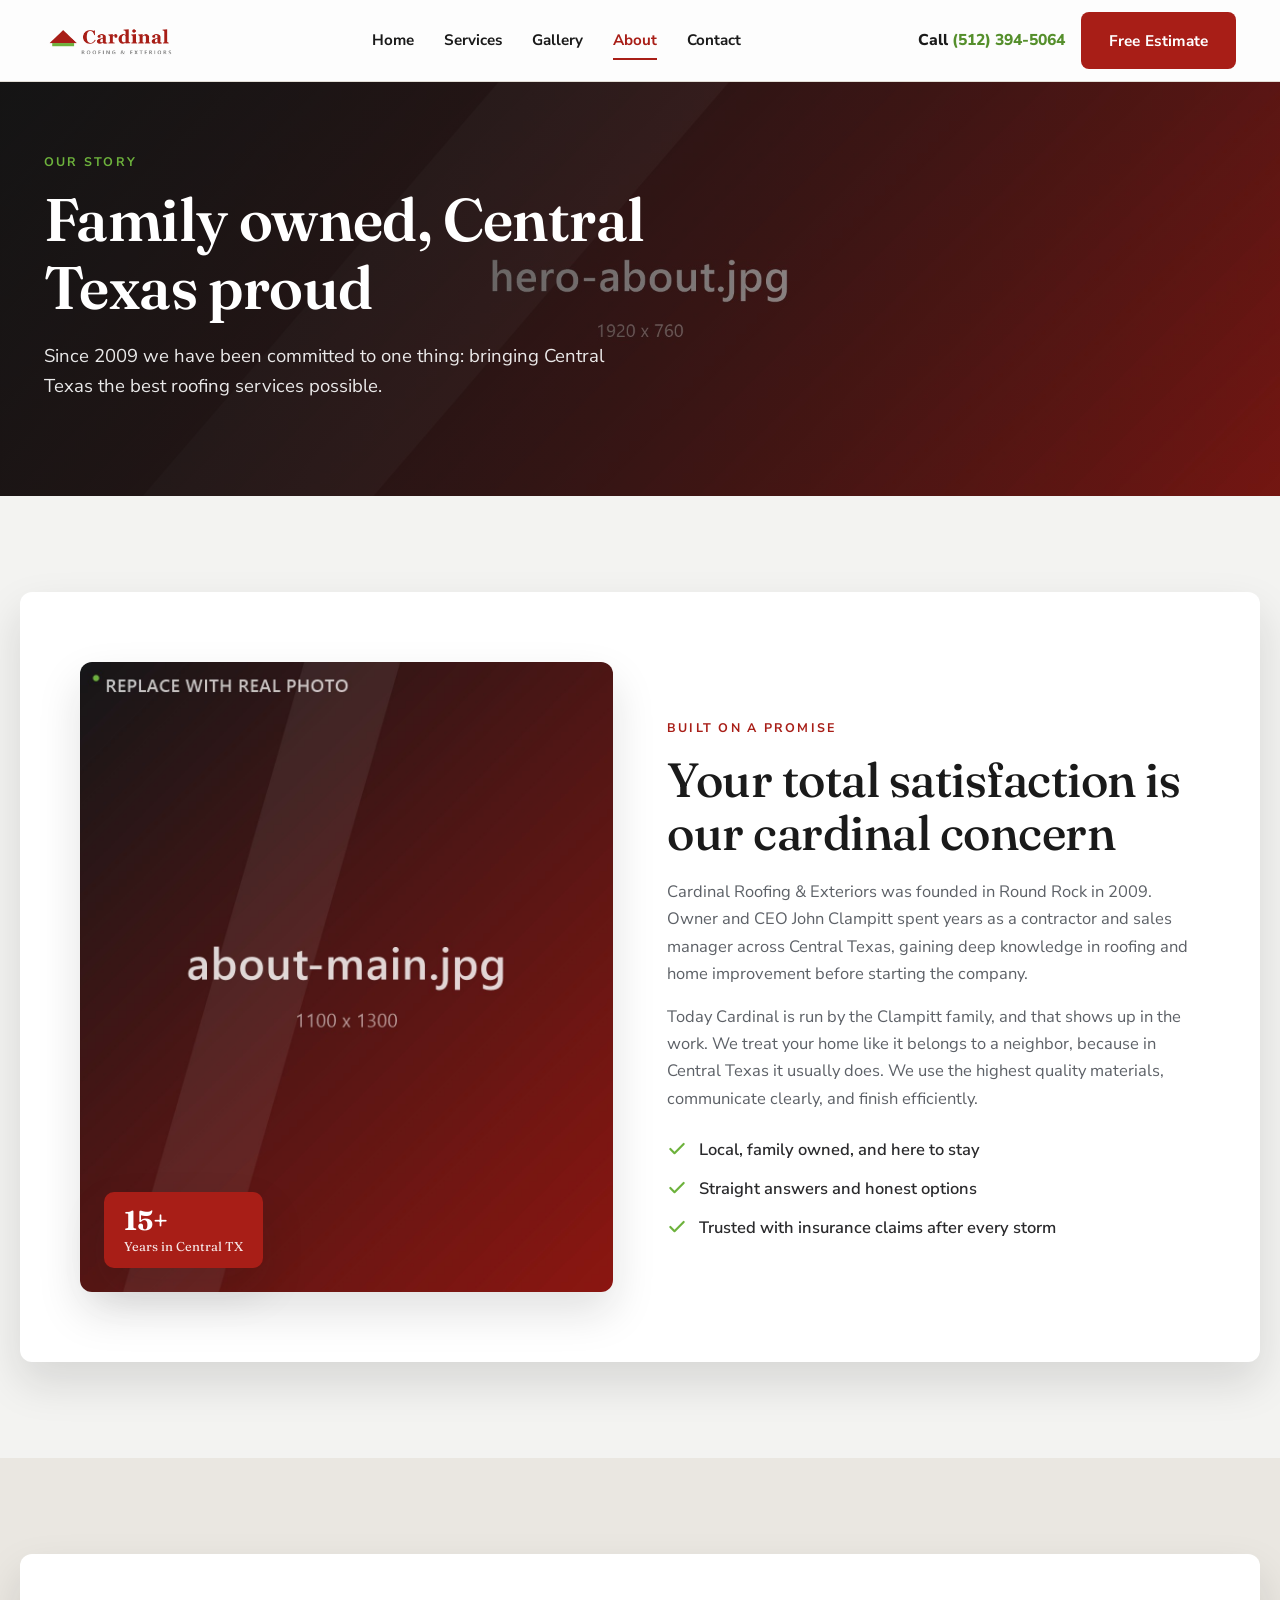
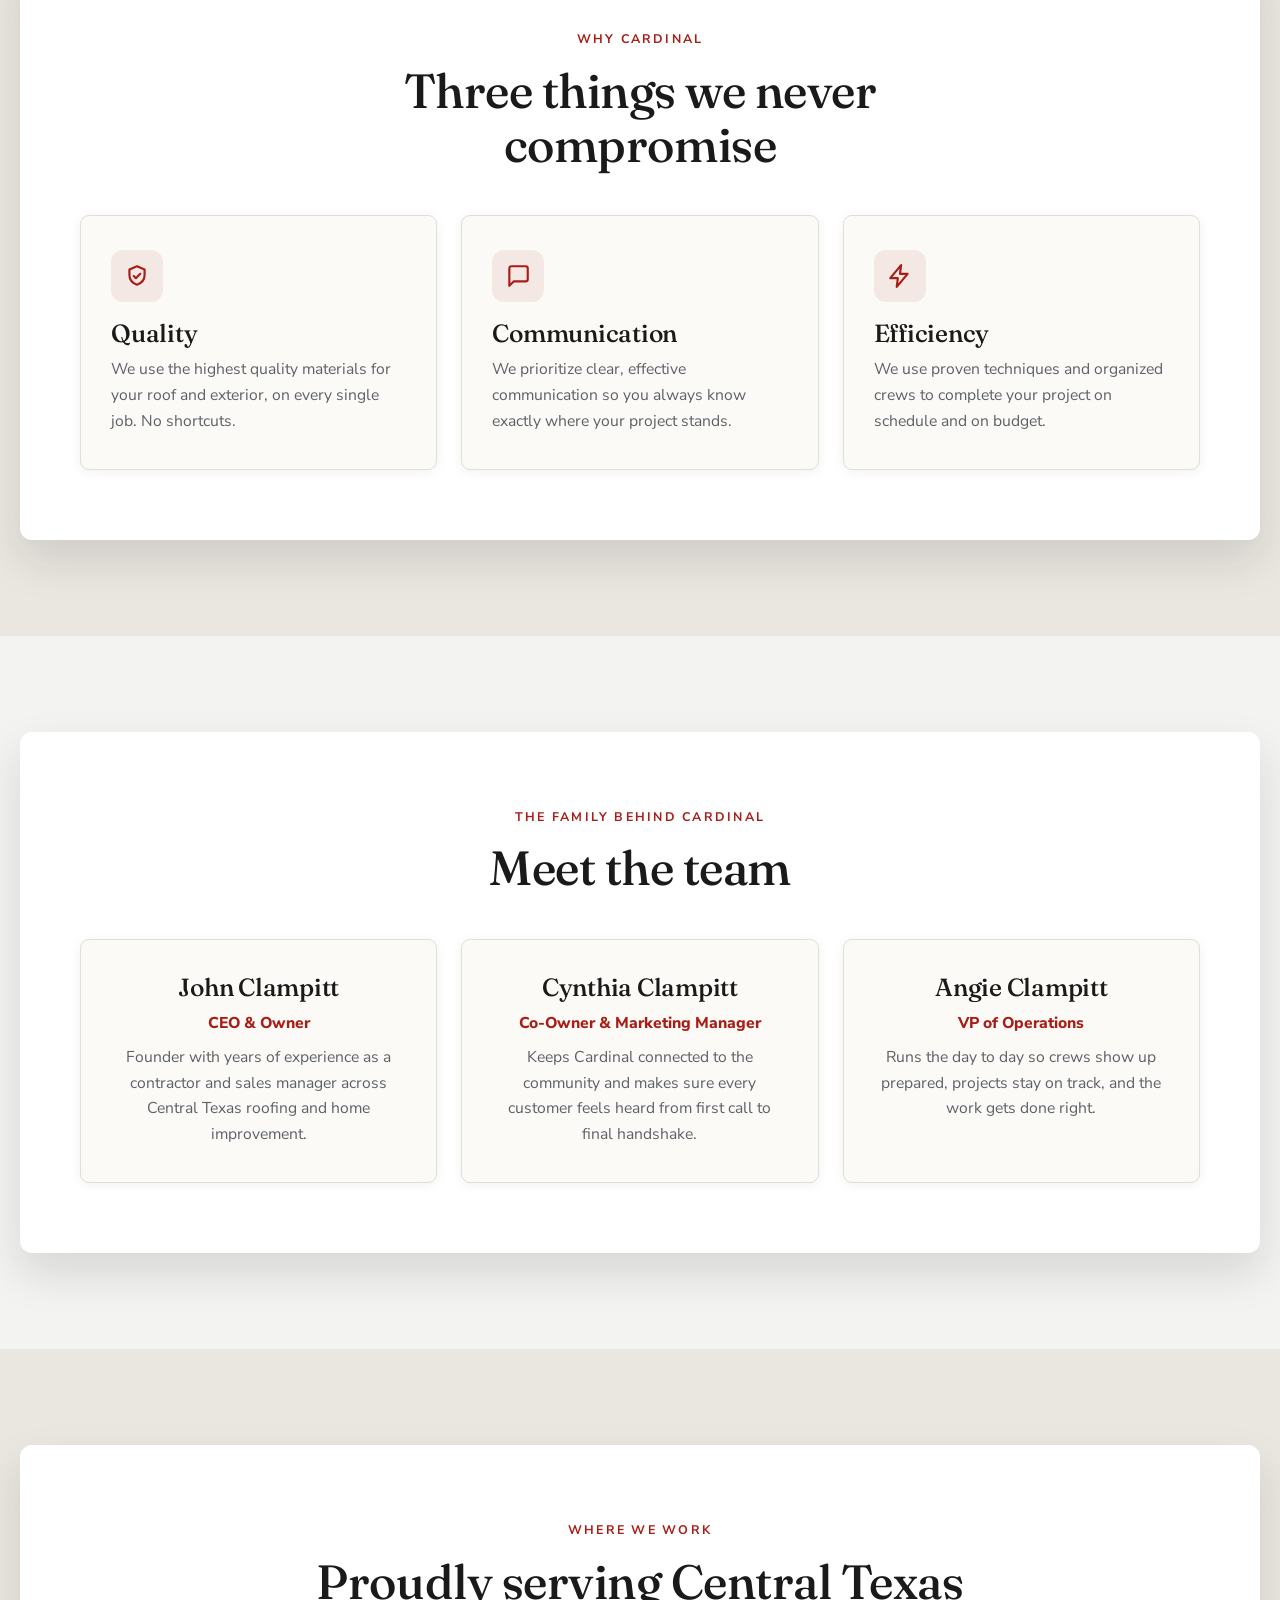
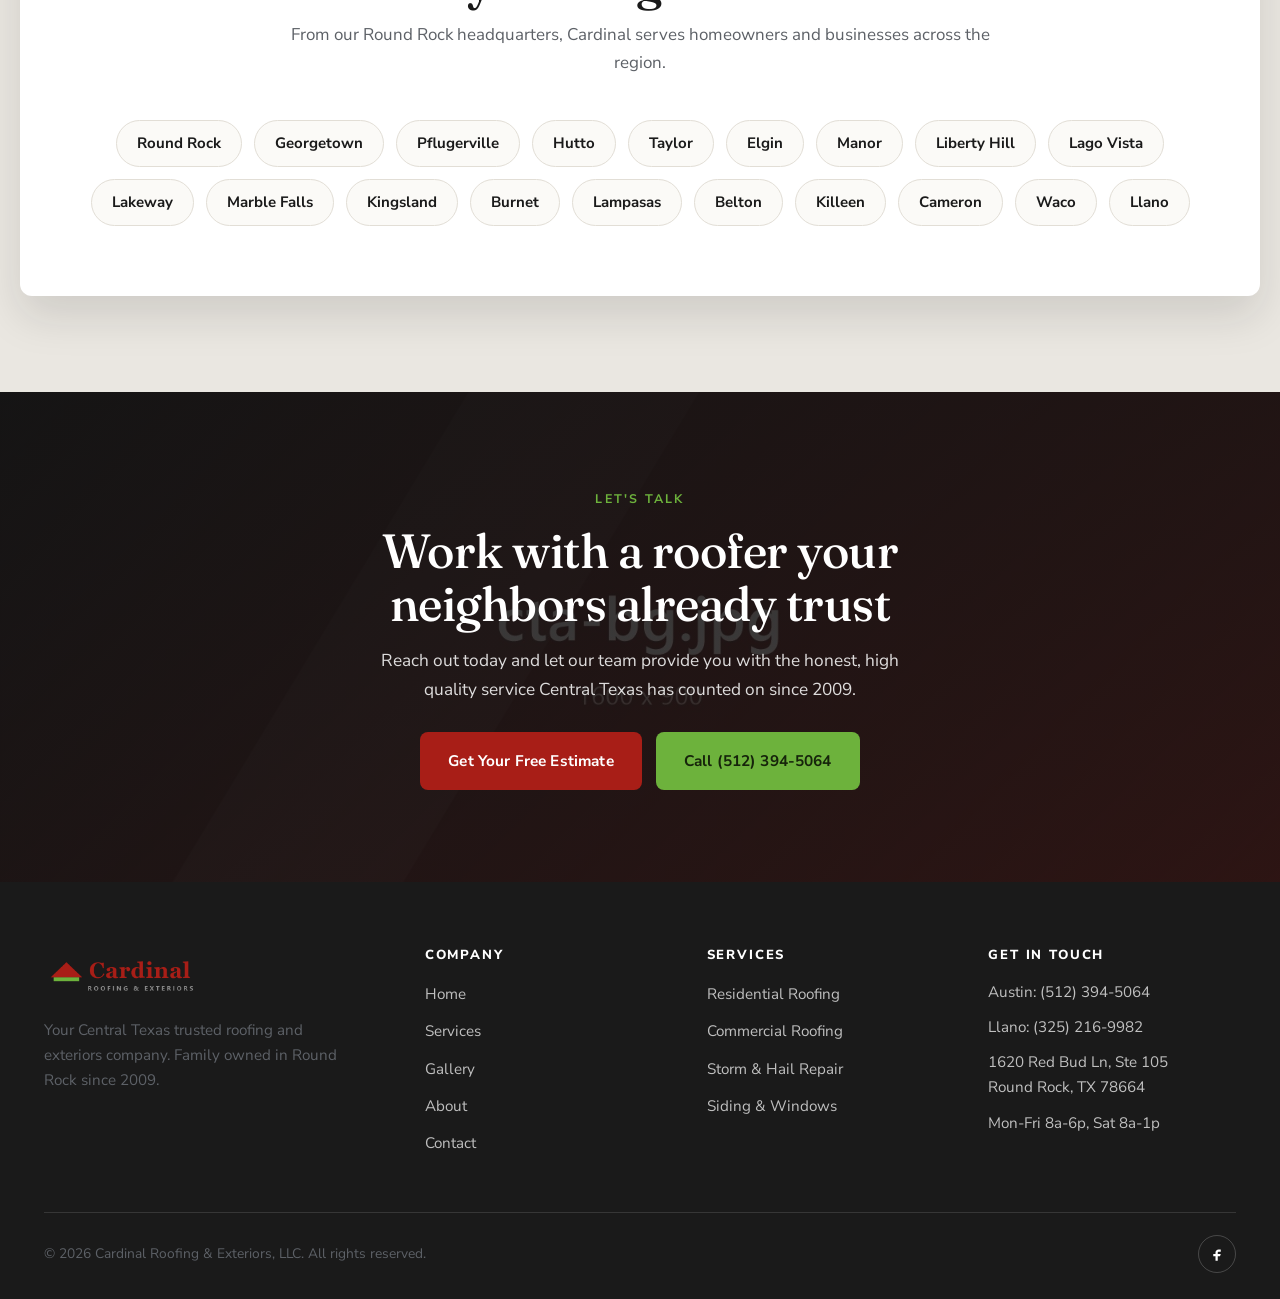
==== about.html @ 5d668642 "Cardinal Roofing & Exteriors demo site (OTM build, placeholder assets) Co-Authored-By: Claude Opus 4" ====
<!DOCTYPE html>
<html lang="en">
<head>
  <meta charset="UTF-8" />
  <meta name="viewport" content="width=device-width, initial-scale=1.0" />
  <title>About Cardinal Roofing &amp; Exteriors | Family Owned Since 2009</title>
  <meta name="description" content="Cardinal Roofing & Exteriors is a family owned Round Rock roofing company serving Central Texas since 2009. Meet the team and the values behind every roof." />
  <link rel="canonical" href="https://www.cardinalroofs.com/about.html" />
  <meta property="og:type" content="website" />
  <meta property="og:title" content="About Cardinal Roofing & Exteriors" />
  <meta property="og:description" content="Family owned in Round Rock since 2009, committed to bringing Central Texas the best roofing possible." />
  <meta property="og:image" content="assets/og-image.jpg" />
  <link rel="icon" type="image/png" href="assets/favicon.png" />
  <link rel="preconnect" href="https://fonts.googleapis.com" />
  <link rel="preconnect" href="https://fonts.gstatic.com" crossorigin />
  <link href="https://fonts.googleapis.com/css2?family=Fraunces:opsz,wght@9..144,400;9..144,500;9..144,600&family=Nunito+Sans:wght@400;600;700;800&display=swap" rel="stylesheet" />
  <link rel="stylesheet" href="styles.css" />
</head>
<body data-page="about">

  <header class="nav" id="nav">
    <div class="nav-inner">
      <a href="index.html" class="brand" aria-label="Cardinal Roofing and Exteriors home">
        <img src="assets/logo.png" alt="Cardinal Roofing & Exteriors" />
      </a>
      <nav class="nav-links" aria-label="Primary">
        <a href="index.html" data-nav="home">Home</a>
        <a href="services.html" data-nav="services">Services</a>
        <a href="gallery.html" data-nav="gallery">Gallery</a>
        <a href="about.html" data-nav="about">About</a>
        <a href="contact.html" data-nav="contact">Contact</a>
      </nav>
      <div class="nav-cta">
        <span class="nav-phone">Call <span>(512) 394-5064</span></span>
        <a href="contact.html" class="btn btn-primary">Free Estimate</a>
      </div>
      <button class="hamburger" aria-label="Menu" aria-expanded="false"><span></span><span></span><span></span></button>
    </div>
  </header>

  <!-- PAGE HERO -->
  <section class="hero page-hero" style="background-image:url('assets/hero-about.jpg')">
    <div class="container">
      <div class="hero-content">
        <span class="eyebrow">Our Story</span>
        <h1>Family owned, Central Texas proud</h1>
        <p>Since 2009 we have been committed to one thing: bringing Central Texas the best roofing services possible.</p>
      </div>
    </div>
  </section>

  <!-- STORY -->
  <section class="section card-section">
    <div class="container">
      <div class="split reveal">
        <div class="split-media">
          <img src="assets/about-main.jpg" alt="The Cardinal Roofing team on a completed job" />
          <div class="media-badge"><strong>15+</strong><span>Years in Central TX</span></div>
        </div>
        <div class="split-body">
          <span class="eyebrow">Built On A Promise</span>
          <h2>Your total satisfaction is our cardinal concern</h2>
          <p>Cardinal Roofing &amp; Exteriors was founded in Round Rock in 2009. Owner and CEO John Clampitt spent years as a contractor and sales manager across Central Texas, gaining deep knowledge in roofing and home improvement before starting the company.</p>
          <p>Today Cardinal is run by the Clampitt family, and that shows up in the work. We treat your home like it belongs to a neighbor, because in Central Texas it usually does. We use the highest quality materials, communicate clearly, and finish efficiently.</p>
          <ul class="checklist">
            <li><svg width="20" height="20" viewBox="0 0 24 24" fill="none" stroke="currentColor" stroke-width="2.6" stroke-linecap="round" stroke-linejoin="round"><path d="M20 6 9 17l-5-5"/></svg> Local, family owned, and here to stay</li>
            <li><svg width="20" height="20" viewBox="0 0 24 24" fill="none" stroke="currentColor" stroke-width="2.6" stroke-linecap="round" stroke-linejoin="round"><path d="M20 6 9 17l-5-5"/></svg> Straight answers and honest options</li>
            <li><svg width="20" height="20" viewBox="0 0 24 24" fill="none" stroke="currentColor" stroke-width="2.6" stroke-linecap="round" stroke-linejoin="round"><path d="M20 6 9 17l-5-5"/></svg> Trusted with insurance claims after every storm</li>
          </ul>
        </div>
      </div>
    </div>
  </section>

  <!-- VALUES -->
  <section class="section section-soft card-section">
    <div class="container">
      <div class="section-head center reveal">
        <span class="eyebrow">Why Cardinal</span>
        <h2>Three things we never compromise</h2>
      </div>
      <div class="grid grid-3">
        <article class="tile reveal">
          <div class="tile-icon"><svg width="26" height="26" viewBox="0 0 24 24" fill="none" stroke="currentColor" stroke-width="2" stroke-linecap="round" stroke-linejoin="round"><path d="m12 3 7 3v5c0 4.5-3 7.5-7 9-4-1.5-7-4.5-7-9V6z"/><path d="m9 12 2 2 4-4"/></svg></div>
          <h3>Quality</h3>
          <p>We use the highest quality materials for your roof and exterior, on every single job. No shortcuts.</p>
        </article>
        <article class="tile reveal">
          <div class="tile-icon"><svg width="26" height="26" viewBox="0 0 24 24" fill="none" stroke="currentColor" stroke-width="2" stroke-linecap="round" stroke-linejoin="round"><path d="M21 15a2 2 0 0 1-2 2H8l-4 4V5a2 2 0 0 1 2-2h13a2 2 0 0 1 2 2z"/></svg></div>
          <h3>Communication</h3>
          <p>We prioritize clear, effective communication so you always know exactly where your project stands.</p>
        </article>
        <article class="tile reveal">
          <div class="tile-icon"><svg width="26" height="26" viewBox="0 0 24 24" fill="none" stroke="currentColor" stroke-width="2" stroke-linecap="round" stroke-linejoin="round"><path d="M13 2 3 14h7l-1 8 10-12h-7z"/></svg></div>
          <h3>Efficiency</h3>
          <p>We use proven techniques and organized crews to complete your project on schedule and on budget.</p>
        </article>
      </div>
    </div>
  </section>

  <!-- TEAM -->
  <section class="section card-section">
    <div class="container">
      <div class="section-head center reveal">
        <span class="eyebrow">The Family Behind Cardinal</span>
        <h2>Meet the team</h2>
      </div>
      <div class="grid grid-3">
        <article class="tile reveal" style="text-align:center;">
          <h3>John Clampitt</h3>
          <p style="color:var(--red);font-weight:800;margin-bottom:8px;">CEO &amp; Owner</p>
          <p>Founder with years of experience as a contractor and sales manager across Central Texas roofing and home improvement.</p>
        </article>
        <article class="tile reveal" style="text-align:center;">
          <h3>Cynthia Clampitt</h3>
          <p style="color:var(--red);font-weight:800;margin-bottom:8px;">Co-Owner &amp; Marketing Manager</p>
          <p>Keeps Cardinal connected to the community and makes sure every customer feels heard from first call to final handshake.</p>
        </article>
        <article class="tile reveal" style="text-align:center;">
          <h3>Angie Clampitt</h3>
          <p style="color:var(--red);font-weight:800;margin-bottom:8px;">VP of Operations</p>
          <p>Runs the day to day so crews show up prepared, projects stay on track, and the work gets done right.</p>
        </article>
      </div>
    </div>
  </section>

  <!-- SERVICE AREA -->
  <section class="section section-soft card-section">
    <div class="container">
      <div class="section-head center reveal">
        <span class="eyebrow">Where We Work</span>
        <h2>Proudly serving Central Texas</h2>
        <p>From our Round Rock headquarters, Cardinal serves homeowners and businesses across the region.</p>
      </div>
      <div class="area-chips reveal">
        <span>Round Rock</span><span>Georgetown</span><span>Pflugerville</span><span>Hutto</span>
        <span>Taylor</span><span>Elgin</span><span>Manor</span><span>Liberty Hill</span>
        <span>Lago Vista</span><span>Lakeway</span><span>Marble Falls</span><span>Kingsland</span>
        <span>Burnet</span><span>Lampasas</span><span>Belton</span><span>Killeen</span>
        <span>Cameron</span><span>Waco</span><span>Llano</span>
      </div>
    </div>
  </section>

  <!-- CTA -->
  <section class="cta-strip" style="background-image:url('assets/cta-bg.jpg')">
    <div class="container">
      <span class="eyebrow on-dark">Let's Talk</span>
      <h2>Work with a roofer your neighbors already trust</h2>
      <p>Reach out today and let our team provide you with the honest, high quality service Central Texas has counted on since 2009.</p>
      <div class="cta-actions">
        <a href="contact.html" class="btn btn-primary">Get Your Free Estimate</a>
        <a href="tel:+15123945064" class="btn btn-green">Call (512) 394-5064</a>
      </div>
    </div>
  </section>

  <!-- FOOTER -->
  <footer class="footer">
    <div class="container">
      <div class="footer-grid">
        <div class="footer-brand">
          <img src="assets/logo.png" alt="Cardinal Roofing & Exteriors" />
          <p>Your Central Texas trusted roofing and exteriors company. Family owned in Round Rock since 2009.</p>
        </div>
        <div>
          <h4>Company</h4>
          <ul>
            <li><a href="index.html">Home</a></li>
            <li><a href="services.html">Services</a></li>
            <li><a href="gallery.html">Gallery</a></li>
            <li><a href="about.html">About</a></li>
            <li><a href="contact.html">Contact</a></li>
          </ul>
        </div>
        <div>
          <h4>Services</h4>
          <ul>
            <li><a href="services.html">Residential Roofing</a></li>
            <li><a href="services.html">Commercial Roofing</a></li>
            <li><a href="services.html">Storm &amp; Hail Repair</a></li>
            <li><a href="services.html">Siding &amp; Windows</a></li>
          </ul>
        </div>
        <div>
          <h4>Get In Touch</h4>
          <address>
            <p><a href="tel:+15123945064">Austin: (512) 394-5064</a></p>
            <p><a href="tel:+13252169982">Llano: (325) 216-9982</a></p>
            <p>1620 Red Bud Ln, Ste 105<br />Round Rock, TX 78664</p>
            <p>Mon-Fri 8a-6p, Sat 8a-1p</p>
          </address>
        </div>
      </div>
      <div class="footer-bottom">
        <p>&copy; 2026 Cardinal Roofing &amp; Exteriors, LLC. All rights reserved.</p>
        <div class="socials">
          <a href="https://www.facebook.com/cardinalroofs/" aria-label="Facebook" target="_blank" rel="noopener"><svg width="18" height="18" viewBox="0 0 24 24" fill="currentColor"><path d="M14 9h3V6h-3c-2.2 0-4 1.8-4 4v2H7v3h3v6h3v-6h3l1-3h-4v-2c0-.6.4-1 1-1z"/></svg></a>
        </div>
      </div>
    </div>
  </footer>

  <script src="script.js"></script>
</body>
</html>
---- styles.css ----
/* ==========================================================================
   Cardinal Roofing & Exteriors, LLC
   OTM Web Design build. Light/warm variant, brand palette (cardinal red +
   leaf green + black). Single stylesheet, vanilla CSS.
   ========================================================================== */

:root {
  /* Brand */
  --red: #a81e17;
  --red-deep: #8c1611;
  --green: #6db23c;
  --green-deep: #558f2c;

  /* Neutrals */
  --ink: #1a1a1a;          /* near-black anchor (hero, footer, CTA, stats) */
  --ink-soft: #24262a;
  --bg: #f3f3f1;           /* page background */
  --bg-soft: #eae7e1;      /* alternating section tone */
  --card: #ffffff;         /* section card */
  --sub: #fbfaf7;          /* sub-card (ivory) */
  --text: #2a2a2c;
  --muted: #5d6167;
  --line: #e2ded6;

  /* Effects */
  --shadow-soft: 0 2px 12px rgba(20, 20, 20, 0.06);
  --shadow-lift: 0 20px 44px rgba(20, 20, 20, 0.13);
  --radius: 12px;
  --radius-sm: 9px;
  --container: 1240px;
  --ease: cubic-bezier(0.22, 0.61, 0.36, 1);
}

/* ----------------------------------------------------------------- Reset */
*, *::before, *::after { box-sizing: border-box; }
* { margin: 0; padding: 0; }
html { scroll-behavior: smooth; -webkit-text-size-adjust: 100%; }
body {
  font-family: "Nunito Sans", -apple-system, BlinkMacSystemFont, sans-serif;
  font-size: 16.5px;
  line-height: 1.65;
  color: var(--text);
  background: var(--bg);
  overflow-x: hidden;
}
img { max-width: 100%; display: block; }
a { color: inherit; text-decoration: none; }
ul { list-style: none; }

/* --------------------------------------------------------------- Typography */
h1, h2, h3, h4 {
  font-family: "Fraunces", Georgia, serif;
  font-weight: 500;
  line-height: 1.12;
  color: var(--ink);
  letter-spacing: -0.01em;
}
h1 { font-size: clamp(2.2rem, 5vw, 3.75rem); font-weight: 600; }
h2 { font-size: clamp(1.9rem, 3.8vw, 3rem); }
h3 { font-size: clamp(1.25rem, 2vw, 1.55rem); }
p { color: var(--muted); }

.eyebrow {
  display: inline-block;
  font-family: "Nunito Sans", sans-serif;
  font-size: 0.78rem;
  font-weight: 700;
  text-transform: uppercase;
  letter-spacing: 0.18em;
  color: var(--red);
  margin-bottom: 14px;
}
.eyebrow.on-dark { color: var(--green); }

/* ------------------------------------------------------------ Layout helpers */
.container { width: 100%; max-width: var(--container); margin: 0 auto; padding: 0 24px; }

.section { padding: 96px 0; }
.section.tight { padding: 72px 0; }
.section-soft { background: var(--bg-soft); }

/* Section card pattern: content sits in a rounded card on the page bg */
.card-section .container {
  background: var(--card);
  border-radius: var(--radius);
  box-shadow: var(--shadow-lift);
  padding: 70px 60px;
}

.section-head { max-width: 720px; margin-bottom: 44px; }
.section-head.center { margin-left: auto; margin-right: auto; text-align: center; }
.section-head p { margin-top: 12px; font-size: 1.06rem; }

/* --------------------------------------------------------------- Buttons */
.btn {
  display: inline-flex;
  align-items: center;
  gap: 9px;
  font-family: "Nunito Sans", sans-serif;
  font-weight: 700;
  font-size: 0.96rem;
  letter-spacing: 0.01em;
  padding: 14px 26px;
  border-radius: 8px;
  border: 2px solid transparent;
  cursor: pointer;
  transition: transform 0.25s var(--ease), box-shadow 0.25s var(--ease),
              background 0.25s var(--ease), color 0.25s var(--ease);
}
.btn-primary { background: var(--red); color: #fff; }
.btn-primary:hover { background: var(--red-deep); transform: translateY(-3px); box-shadow: 0 14px 28px rgba(168, 30, 23, 0.32); }
.btn-green { background: var(--green); color: #16240b; }
.btn-green:hover { background: var(--green-deep); color: #fff; transform: translateY(-3px); box-shadow: 0 14px 28px rgba(109, 178, 60, 0.32); }
.btn-outline { background: transparent; color: var(--ink); border-color: var(--line); }
.btn-outline:hover { border-color: var(--red); color: var(--red); transform: translateY(-3px); }
.btn-ghost-light { background: transparent; color: #fff; border-color: rgba(255,255,255,0.4); }
.btn-ghost-light:hover { background: #fff; color: var(--ink); transform: translateY(-3px); }

/* --------------------------------------------------------------- Nav */
.nav {
  position: sticky; top: 0; z-index: 100;
  background: rgba(255, 255, 255, 0.82);
  backdrop-filter: blur(14px);
  -webkit-backdrop-filter: blur(14px);
  border-bottom: 1px solid var(--line);
}
.nav-inner {
  max-width: var(--container); margin: 0 auto;
  display: flex; align-items: center; justify-content: space-between;
  padding: 12px 24px; gap: 20px;
}
.brand { display: flex; align-items: center; gap: 11px; }
.brand img { height: 46px; width: auto; }
.nav-links { display: flex; align-items: center; gap: 30px; }
.nav-links a {
  font-weight: 700; font-size: 0.95rem; color: var(--ink);
  position: relative; padding: 4px 0; transition: color 0.2s var(--ease);
}
.nav-links a::after {
  content: ""; position: absolute; left: 0; bottom: -3px; height: 2px; width: 0;
  background: var(--red); transition: width 0.25s var(--ease);
}
.nav-links a:hover { color: var(--red); }
.nav-links a:hover::after, .nav-links a.is-active::after { width: 100%; }
.nav-links a.is-active { color: var(--red); }
.nav-cta { display: flex; align-items: center; gap: 16px; }
.nav-phone { font-weight: 800; color: var(--ink); white-space: nowrap; font-size: 0.98rem; }
.nav-phone span { color: var(--green-deep); }
.hamburger { display: none; flex-direction: column; gap: 5px; background: none; border: 0; cursor: pointer; padding: 6px; }
.hamburger span { width: 26px; height: 2.5px; background: var(--ink); border-radius: 2px; transition: 0.3s var(--ease); }
.hamburger.open span:nth-child(1) { transform: translateY(7.5px) rotate(45deg); }
.hamburger.open span:nth-child(2) { opacity: 0; }
.hamburger.open span:nth-child(3) { transform: translateY(-7.5px) rotate(-45deg); }

/* --------------------------------------------------------------- Hero */
.hero {
  position: relative;
  min-height: 88vh;
  display: flex; align-items: center;
  color: #fff;
  background-size: cover; background-position: center;
}
.hero::before {
  content: ""; position: absolute; inset: 0;
  background: linear-gradient(100deg, rgba(20,20,20,0.82) 0%, rgba(20,20,20,0.55) 45%, rgba(20,20,20,0.18) 100%);
}
.hero .container { position: relative; z-index: 2; }
.hero-content { max-width: 660px; }
.hero h1 { color: #fff; margin-bottom: 20px; }
.hero p { color: rgba(255,255,255,0.9); font-size: 1.16rem; max-width: 560px; margin-bottom: 30px; }
.hero .eyebrow { color: var(--green); }
.hero-actions { display: flex; flex-wrap: wrap; gap: 14px; }
.hero-trust { margin-top: 30px; display: flex; flex-wrap: wrap; gap: 22px; font-size: 0.9rem; color: rgba(255,255,255,0.82); }
.hero-trust span { display: inline-flex; align-items: center; gap: 8px; font-weight: 700; }
.hero-trust svg { color: var(--green); flex: none; }

/* Inner page hero (shorter) */
.page-hero { min-height: 46vh; }
.page-hero .hero-content { max-width: 760px; }

/* --------------------------------------------------------------- Marquee */
.marquee {
  background: var(--ink); color: #fff;
  border-top: 2px solid var(--green); border-bottom: 2px solid var(--green);
  overflow: hidden; padding: 15px 0;
}
.marquee-track {
  display: flex; width: max-content;
  animation: scroll 42s linear infinite;
}
.marquee:hover .marquee-track { animation-play-state: paused; }
.marquee-item {
  display: inline-flex; align-items: center;
  font-weight: 700; font-size: 0.96rem; letter-spacing: 0.04em;
  text-transform: uppercase; white-space: nowrap; padding: 0 6px;
}
.marquee-item::after {
  content: ""; display: inline-block; width: 7px; height: 7px;
  background: var(--red); border-radius: 50%; margin: 0 30px;
}
@keyframes scroll { from { transform: translateX(0); } to { transform: translateX(-50%); } }
@media (prefers-reduced-motion: reduce) { .marquee-track { animation: none; } }

/* --------------------------------------------------------------- Intro / feature grid */
.split { display: grid; grid-template-columns: 1fr 1fr; gap: 54px; align-items: center; }
.split.reverse .split-media { order: 2; }
.split-media { position: relative; }
.split-media img {
  width: 100%; height: 100%; object-fit: cover;
  border-radius: var(--radius); box-shadow: var(--shadow-lift);
  min-height: 420px;
}
.media-badge {
  position: absolute; left: 24px; bottom: 24px;
  background: var(--red); color: #fff;
  padding: 14px 20px; border-radius: 10px;
  box-shadow: var(--shadow-lift);
  font-family: "Fraunces", serif; font-weight: 600; line-height: 1.1;
}
.media-badge strong { display: block; font-size: 1.7rem; }
.media-badge span { font-size: 0.8rem; font-weight: 400; opacity: 0.9; }
.split-body h2 { margin-bottom: 18px; }
.split-body p + p { margin-top: 16px; }
.checklist { margin-top: 24px; display: grid; gap: 12px; }
.checklist li { display: flex; align-items: flex-start; gap: 12px; color: var(--text); font-weight: 600; }
.checklist svg { flex: none; color: var(--green); margin-top: 3px; }

/* --------------------------------------------------------------- Service grid */
.grid { display: grid; gap: 24px; }
.grid-3 { grid-template-columns: repeat(3, 1fr); }
.grid-2 { grid-template-columns: repeat(2, 1fr); }
.grid-4 { grid-template-columns: repeat(4, 1fr); }

.tile {
  background: var(--sub);
  border: 1px solid var(--line);
  border-radius: var(--radius-sm);
  padding: 34px 30px;
  box-shadow: var(--shadow-soft);
  transition: transform 0.28s var(--ease), box-shadow 0.28s var(--ease), border-color 0.28s var(--ease);
}
.tile:hover { transform: translateY(-5px); box-shadow: var(--shadow-lift); border-color: var(--green); }
.tile-icon {
  width: 52px; height: 52px; border-radius: 12px;
  display: flex; align-items: center; justify-content: center;
  background: rgba(168, 30, 23, 0.08); color: var(--red);
  margin-bottom: 18px;
}
.tile:hover .tile-icon { background: rgba(109, 178, 60, 0.14); color: var(--green-deep); }
.tile h3 { margin-bottom: 9px; }
.tile p { font-size: 0.98rem; }

.service-group + .service-group { margin-top: 34px; }
.group-label { display: flex; align-items: center; gap: 14px; margin-bottom: 26px; }
.group-label h2 { font-size: clamp(1.5rem, 2.6vw, 2rem); }
.group-label .rule { flex: 1; height: 1px; background: var(--line); }

/* --------------------------------------------------------------- Stats band */
.stats { background: var(--ink); color: #fff; padding: 62px 0; }
.stats .grid-4 { gap: 20px; }
.stat { text-align: center; padding: 10px; }
.stat strong { display: block; font-family: "Fraunces", serif; font-size: clamp(2.2rem, 4vw, 3rem); color: #fff; font-weight: 600; }
.stat strong em { font-style: normal; color: var(--green); }
.stat span { display: block; margin-top: 6px; font-size: 0.9rem; letter-spacing: 0.06em; text-transform: uppercase; color: rgba(255,255,255,0.7); font-weight: 700; }

/* --------------------------------------------------------------- Process */
.steps { counter-reset: step; }
.step { position: relative; padding-top: 12px; }
.step-num {
  width: 46px; height: 46px; border-radius: 50%;
  background: var(--red); color: #fff;
  display: flex; align-items: center; justify-content: center;
  font-family: "Fraunces", serif; font-weight: 600; font-size: 1.25rem;
  margin-bottom: 18px;
}
.step:nth-child(even) .step-num { background: var(--green); color: #16240b; }
.step h3 { margin-bottom: 8px; }
.step p { font-size: 0.97rem; }

/* --------------------------------------------------------------- Testimonials */
.quote {
  background: var(--sub); border: 1px solid var(--line);
  border-radius: var(--radius-sm); padding: 30px 28px;
  box-shadow: var(--shadow-soft); display: flex; flex-direction: column;
}
.quote .stars { color: var(--green); letter-spacing: 2px; margin-bottom: 14px; font-size: 0.95rem; }
.quote p { color: var(--text); font-size: 1.02rem; font-style: italic; margin-bottom: 18px; }
.quote .who { margin-top: auto; font-weight: 800; color: var(--ink); }
.quote .who span { display: block; font-weight: 600; font-size: 0.85rem; color: var(--muted); font-style: normal; }

/* --------------------------------------------------------------- Gallery */
.gallery-grid { display: grid; grid-template-columns: repeat(3, 1fr); gap: 18px; }
.gallery-grid figure { position: relative; border-radius: var(--radius-sm); overflow: hidden; box-shadow: var(--shadow-soft); }
.gallery-grid img { width: 100%; height: 260px; object-fit: cover; transition: transform 0.5s var(--ease); }
.gallery-grid figure:hover img { transform: scale(1.06); }
.gallery-grid figcaption {
  position: absolute; left: 0; right: 0; bottom: 0;
  padding: 24px 18px 14px; color: #fff; font-weight: 700; font-size: 0.92rem;
  background: linear-gradient(transparent, rgba(20,20,20,0.8));
}

/* --------------------------------------------------------------- Service area chips */
.area-chips { display: flex; flex-wrap: wrap; gap: 12px; justify-content: center; }
.area-chips span {
  background: var(--sub); border: 1px solid var(--line); border-radius: 999px;
  padding: 10px 20px; font-weight: 700; color: var(--ink); font-size: 0.94rem;
  transition: transform 0.2s var(--ease), border-color 0.2s var(--ease), color 0.2s var(--ease);
}
.area-chips span:hover { border-color: var(--green); color: var(--green-deep); transform: translateY(-2px); }

/* --------------------------------------------------------------- CTA strip */
.cta-strip {
  position: relative; color: #fff; text-align: center;
  padding: 92px 0; background-size: cover; background-position: center;
}
.cta-strip::before { content: ""; position: absolute; inset: 0; background: linear-gradient(rgba(20,20,20,0.85), rgba(20,20,20,0.78)); }
.cta-strip .container { position: relative; z-index: 2; }
.cta-strip h2 { color: #fff; max-width: 720px; margin: 0 auto 16px; }
.cta-strip p { color: rgba(255,255,255,0.85); max-width: 560px; margin: 0 auto 28px; font-size: 1.08rem; }
.cta-actions { display: flex; gap: 14px; justify-content: center; flex-wrap: wrap; }

/* --------------------------------------------------------------- Contact page */
.contact-grid { display: grid; grid-template-columns: 1.3fr 1fr; gap: 30px; align-items: start; }
.form-card { background: var(--card); border-radius: var(--radius); box-shadow: var(--shadow-lift); padding: 46px 44px; }
.field { margin-bottom: 18px; }
.field label { display: block; font-weight: 700; font-size: 0.9rem; color: var(--ink); margin-bottom: 7px; }
.field input, .field textarea, .field select {
  width: 100%; padding: 13px 15px; font: inherit; color: var(--text);
  background: var(--sub); border: 1px solid var(--line); border-radius: 8px;
  transition: border-color 0.2s var(--ease), box-shadow 0.2s var(--ease);
}
.field input:focus, .field textarea:focus, .field select:focus {
  outline: none; border-color: var(--green); box-shadow: 0 0 0 3px rgba(109,178,60,0.16);
}
.field textarea { min-height: 130px; resize: vertical; }
.form-card .btn { width: 100%; justify-content: center; margin-top: 6px; }

.contact-panel { background: var(--ink); color: #fff; border-radius: var(--radius); padding: 42px 38px; box-shadow: var(--shadow-lift); }
.contact-panel h3 { color: #fff; margin-bottom: 6px; }
.contact-panel > p { color: rgba(255,255,255,0.72); margin-bottom: 26px; }
.contact-item { display: flex; gap: 15px; padding: 16px 0; border-top: 1px solid rgba(255,255,255,0.12); }
.contact-item:first-of-type { border-top: 0; }
.contact-item svg { flex: none; color: var(--green); margin-top: 3px; }
.contact-item .lbl { font-size: 0.78rem; text-transform: uppercase; letter-spacing: 0.1em; color: rgba(255,255,255,0.6); font-weight: 700; }
.contact-item a, .contact-item p { color: #fff; font-weight: 700; }
.contact-item p { font-weight: 600; color: rgba(255,255,255,0.9); }

/* --------------------------------------------------------------- Footer */
.footer { background: var(--ink); color: rgba(255,255,255,0.72); padding: 66px 0 26px; }
.footer-grid { display: grid; grid-template-columns: 1.4fr 1fr 1fr 1fr; gap: 34px; }
.footer h4 { color: #fff; font-family: "Nunito Sans", sans-serif; font-size: 0.82rem; text-transform: uppercase; letter-spacing: 0.14em; margin-bottom: 18px; font-weight: 800; }
.footer-brand img { height: 54px; margin-bottom: 16px; }
.footer-brand p { font-size: 0.95rem; max-width: 300px; }
.footer ul li { margin-bottom: 10px; }
.footer ul a, .footer address a, .footer address { font-style: normal; color: rgba(255,255,255,0.72); font-size: 0.95rem; transition: color 0.2s var(--ease); }
.footer ul a:hover, .footer address a:hover { color: var(--green); }
.footer address p { color: rgba(255,255,255,0.72); margin-bottom: 10px; }
.footer-bottom {
  margin-top: 46px; padding-top: 22px; border-top: 1px solid rgba(255,255,255,0.12);
  display: flex; justify-content: space-between; align-items: center; gap: 16px; flex-wrap: wrap;
  font-size: 0.86rem;
}
.socials { display: flex; gap: 12px; }
.socials a { width: 38px; height: 38px; border-radius: 50%; border: 1px solid rgba(255,255,255,0.2); display: flex; align-items: center; justify-content: center; color: #fff; transition: 0.25s var(--ease); }
.socials a:hover { background: var(--green); border-color: var(--green); color: #16240b; transform: translateY(-3px); }

/* --------------------------------------------------------------- Reveal */
.reveal { opacity: 0; transform: translateY(26px); transition: opacity 0.7s var(--ease), transform 0.7s var(--ease); }
.reveal.in { opacity: 1; transform: none; }

/* --------------------------------------------------------------- Responsive */
@media (max-width: 1100px) {
  .grid-4 { grid-template-columns: repeat(2, 1fr); }
  .footer-grid { grid-template-columns: 1fr 1fr; }
}
@media (max-width: 900px) {
  .nav-links, .nav-phone { display: none; }
  .hamburger { display: flex; }
  .nav.open .nav-links {
    display: flex; flex-direction: column; align-items: flex-start; gap: 4px;
    position: absolute; top: 100%; left: 0; right: 0;
    background: #fff; border-bottom: 1px solid var(--line);
    padding: 16px 24px 24px; box-shadow: var(--shadow-lift);
  }
  .nav.open .nav-links a { width: 100%; padding: 10px 0; border-bottom: 1px solid var(--line); }
  .split { grid-template-columns: 1fr; gap: 34px; }
  .split.reverse .split-media { order: 0; }
  .split-media img { min-height: 320px; }
  .grid-3, .gallery-grid { grid-template-columns: repeat(2, 1fr); }
  .contact-grid { grid-template-columns: 1fr; }
  .card-section .container { padding: 50px 36px; }
}
@media (max-width: 560px) {
  .section { padding: 66px 0; }
  .grid-3, .grid-2, .grid-4, .gallery-grid { grid-template-columns: 1fr; }
  .card-section .container { padding: 36px 22px; }
  .form-card { padding: 32px 24px; }
  .hero { min-height: 82vh; }
  .footer-grid { grid-template-columns: 1fr; }
  .footer-bottom { flex-direction: column; text-align: center; }
}
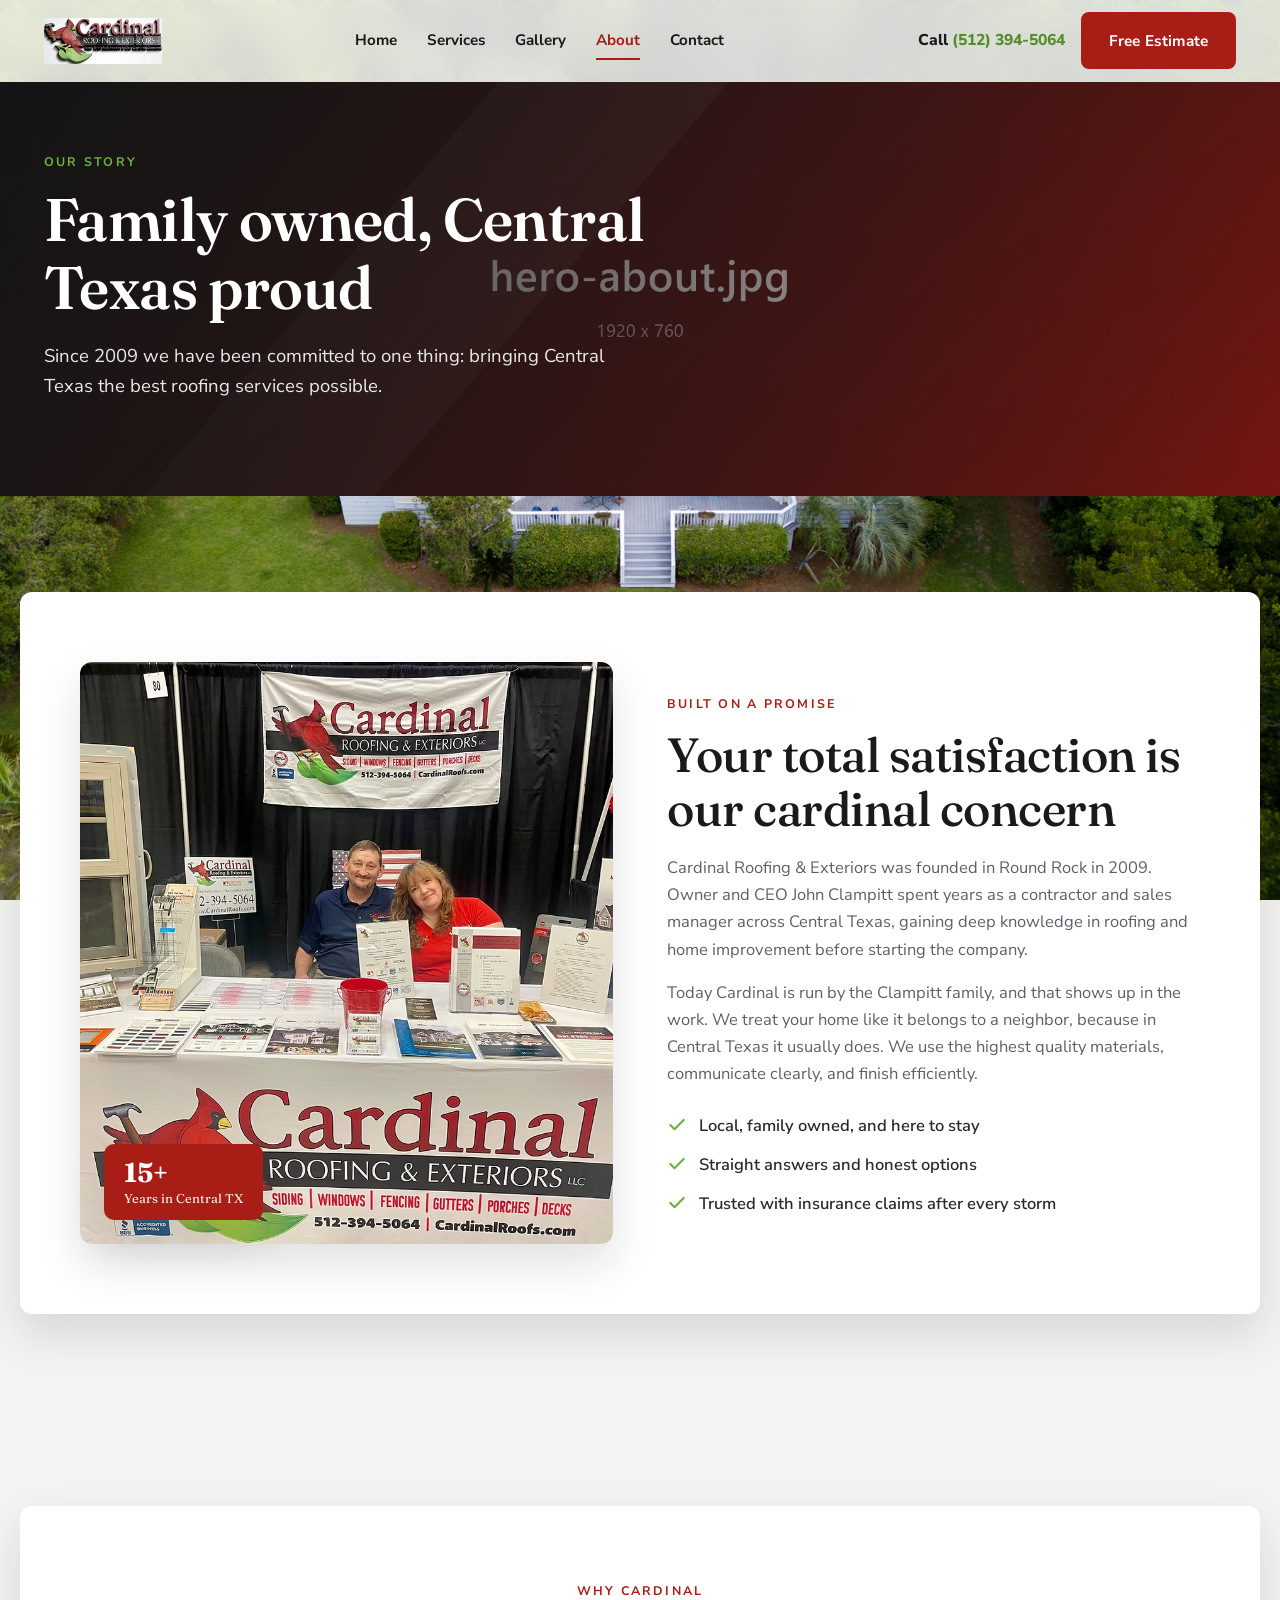
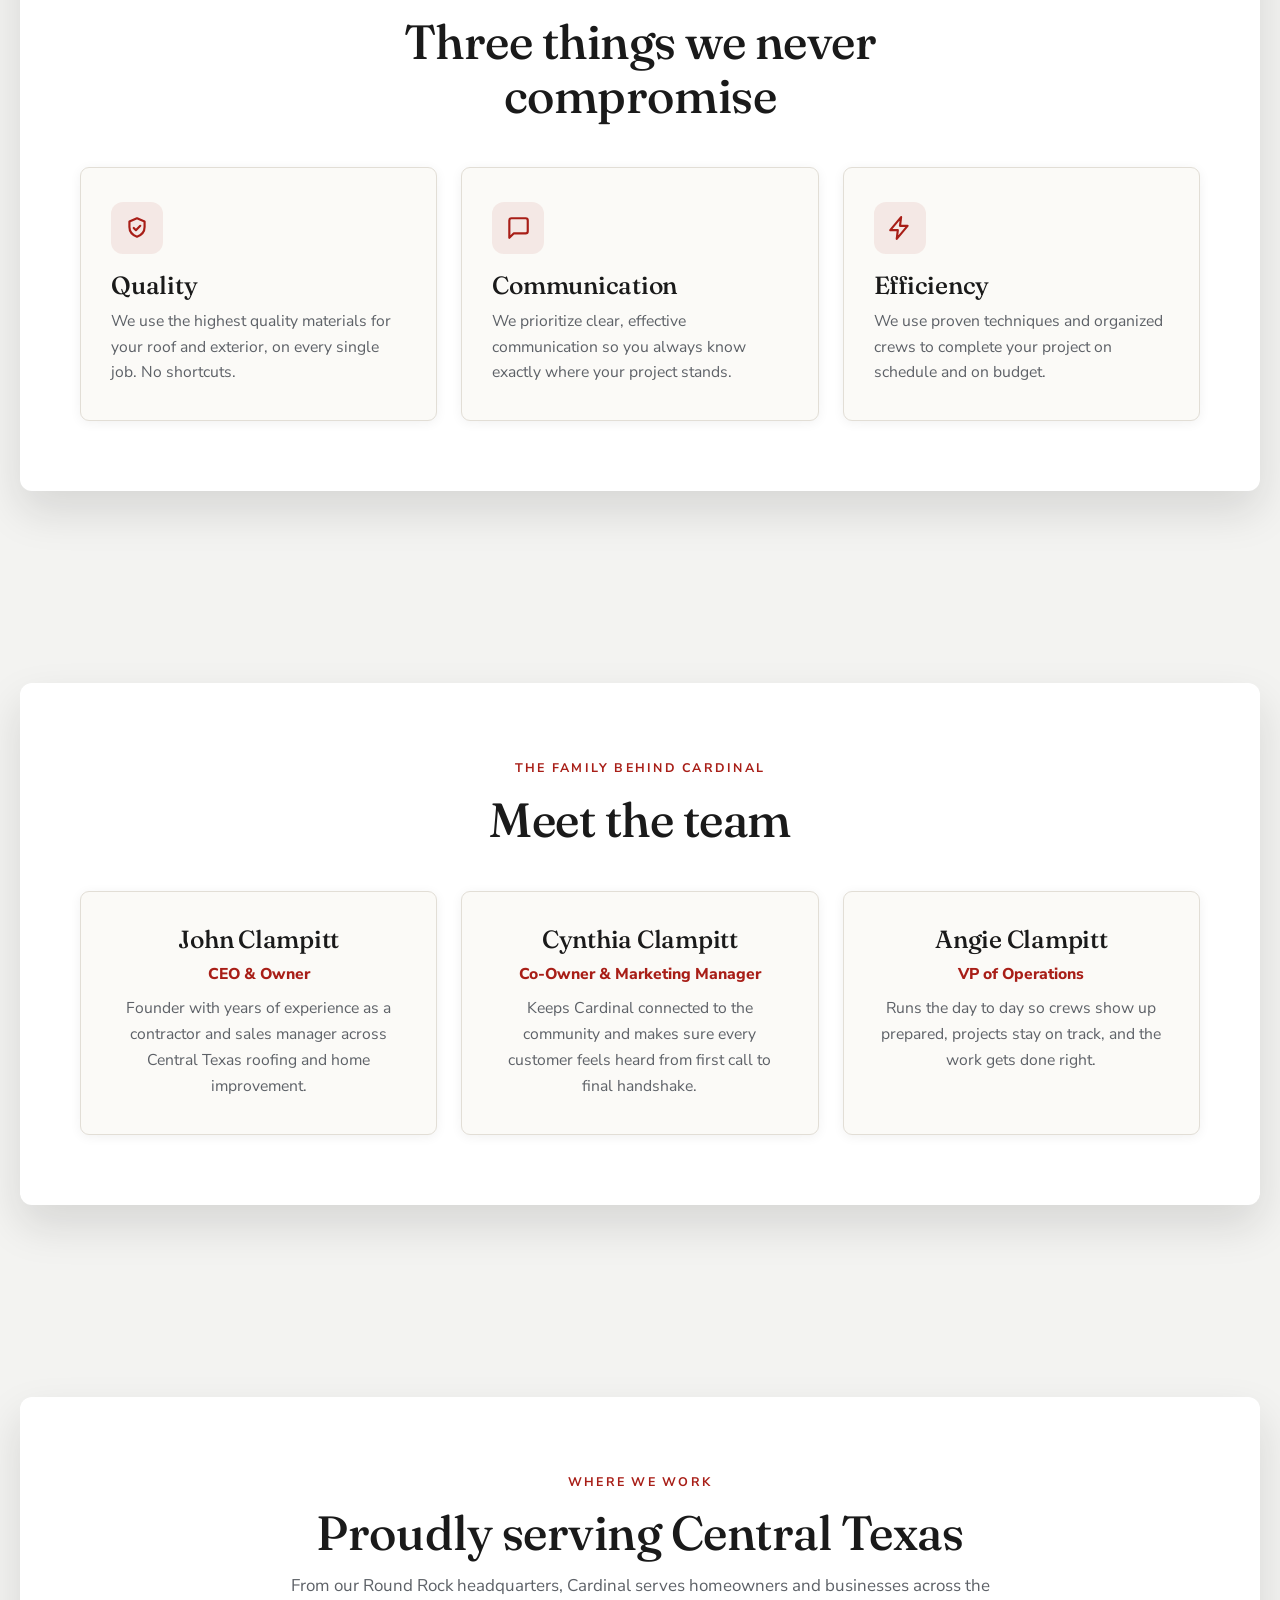
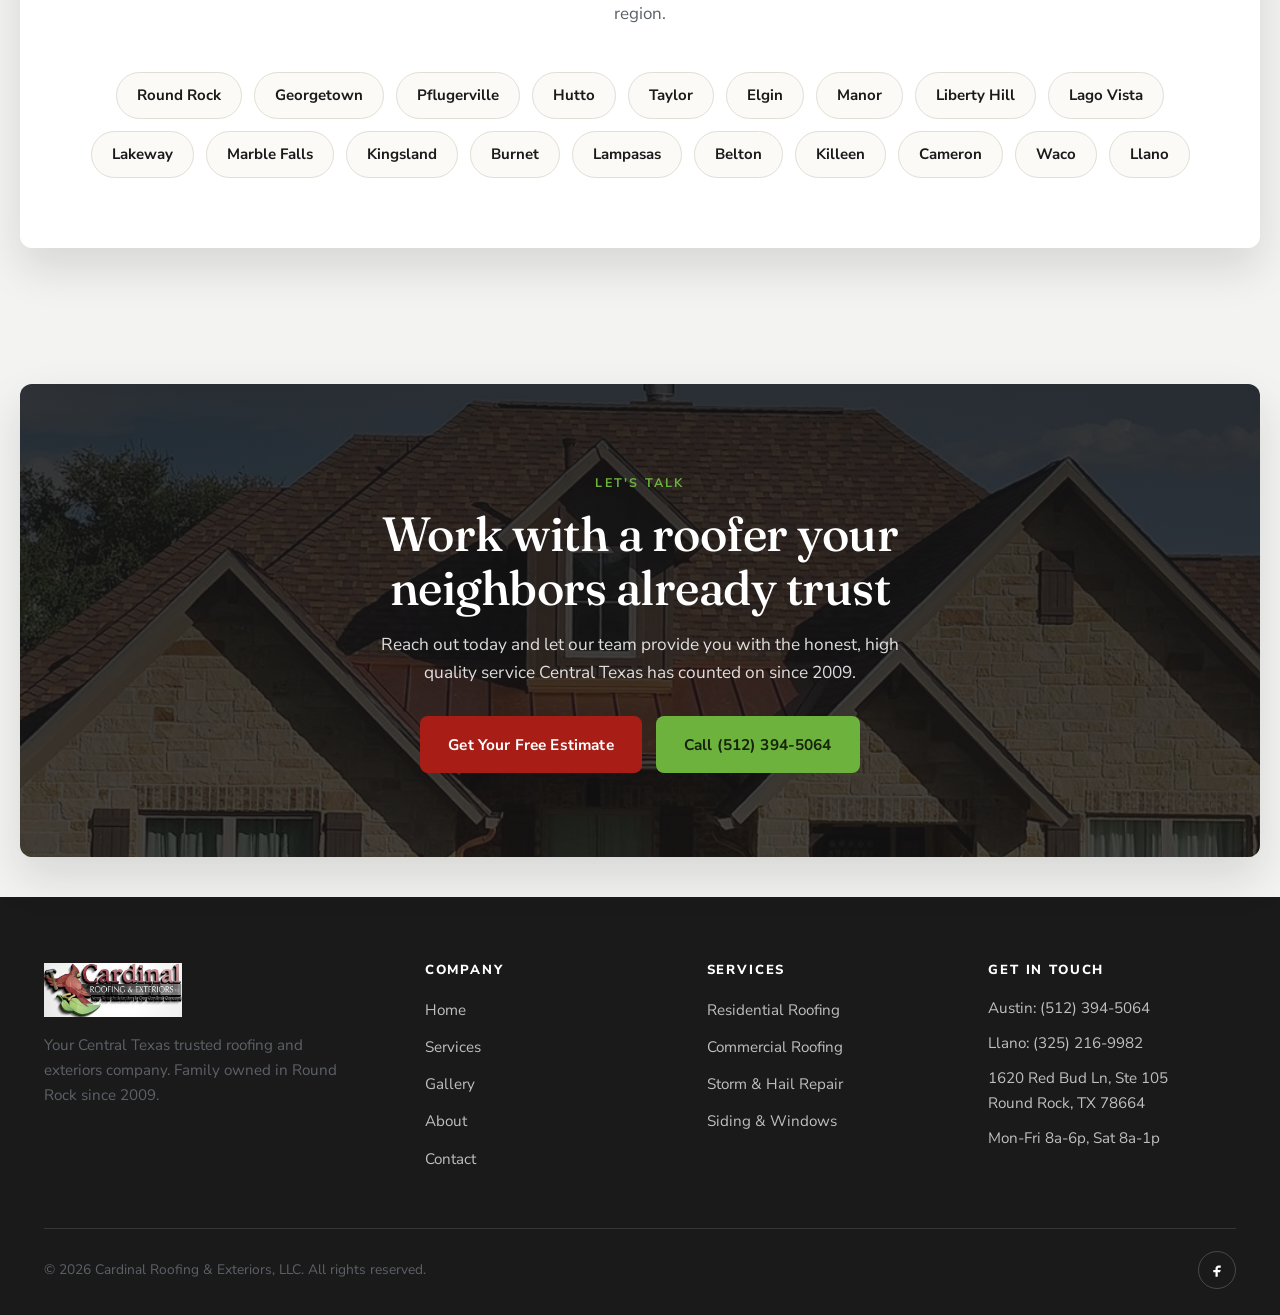
==== commit 30865093: "Float stats/CTA banners, carousel reviews + gallery, process steps as cards; real photos Co-Authored" ====
--- a/about.html
+++ b/about.html
@@ -145,8 +145,8 @@
   </section>
 
   <!-- CTA -->
-  <section class="cta-strip" style="background-image:url('assets/cta-bg.jpg')">
-    <div class="container">
+  <section class="cta-strip">
+    <div class="container" style="background-image:url('assets/cta-bg.jpg')">
       <span class="eyebrow on-dark">Let's Talk</span>
       <h2>Work with a roofer your neighbors already trust</h2>
       <p>Reach out today and let our team provide you with the honest, high quality service Central Texas has counted on since 2009.</p>
--- a/styles.css
+++ b/styles.css
@@ -34,14 +34,23 @@
 /* ----------------------------------------------------------------- Reset */
 *, *::before, *::after { box-sizing: border-box; }
 * { margin: 0; padding: 0; }
-html { scroll-behavior: smooth; -webkit-text-size-adjust: 100%; }
+html { scroll-behavior: smooth; -webkit-text-size-adjust: 100%; background: var(--bg); }
 body {
   font-family: "Nunito Sans", -apple-system, BlinkMacSystemFont, sans-serif;
   font-size: 16.5px;
   line-height: 1.65;
   color: var(--text);
-  background: var(--bg);
+  background: transparent;
   overflow-x: hidden;
+}
+/* Page-level background image. Light build: subtle, shows in the gutters
+   between the floating solid cards. position:fixed works on iOS Safari. */
+body::before {
+  content: "";
+  position: fixed;
+  inset: 0;
+  z-index: -1;
+  background: url('assets/body-bg.jpg') center center / cover no-repeat;
 }
 img { max-width: 100%; display: block; }
 a { color: inherit; text-decoration: none; }
@@ -77,7 +86,9 @@
 
 .section { padding: 96px 0; }
 .section.tight { padding: 72px 0; }
-.section-soft { background: var(--bg-soft); }
+/* Content sections stay transparent so the page-level body-bg image shows in
+   the gutters around the solid cards. Cards remain solid for text legibility. */
+.section-soft { background: transparent; }
 
 /* Section card pattern: content sits in a rounded card on the page bg */
 .card-section .container {
@@ -255,17 +266,25 @@
 .group-label h2 { font-size: clamp(1.5rem, 2.6vw, 2rem); }
 .group-label .rule { flex: 1; height: 1px; background: var(--line); }
 
-/* --------------------------------------------------------------- Stats band */
-.stats { background: var(--ink); color: #fff; padding: 62px 0; }
+/* --------------------------------------------------------------- Stats band (floating card) */
+.stats { padding: 40px 0; }
+.stats .container { background: var(--ink); color: #fff; border-radius: var(--radius); box-shadow: var(--shadow-lift); padding: 56px 44px; }
 .stats .grid-4 { gap: 20px; }
 .stat { text-align: center; padding: 10px; }
 .stat strong { display: block; font-family: "Fraunces", serif; font-size: clamp(2.2rem, 4vw, 3rem); color: #fff; font-weight: 600; }
 .stat strong em { font-style: normal; color: var(--green); }
 .stat span { display: block; margin-top: 6px; font-size: 0.9rem; letter-spacing: 0.06em; text-transform: uppercase; color: rgba(255,255,255,0.7); font-weight: 700; }
 
-/* --------------------------------------------------------------- Process */
+/* --------------------------------------------------------------- Process (each step its own card) */
 .steps { counter-reset: step; }
-.step { position: relative; padding-top: 12px; }
+.step {
+  position: relative;
+  background: var(--sub); border: 1px solid var(--line);
+  border-radius: var(--radius-sm); padding: 30px 26px;
+  box-shadow: var(--shadow-soft);
+  transition: transform 0.28s var(--ease), box-shadow 0.28s var(--ease), border-color 0.28s var(--ease);
+}
+.step:hover { transform: translateY(-5px); box-shadow: var(--shadow-lift); border-color: var(--green); }
 .step-num {
   width: 46px; height: 46px; border-radius: 50%;
   background: var(--red); color: #fff;
@@ -287,6 +306,32 @@
 .quote p { color: var(--text); font-size: 1.02rem; font-style: italic; margin-bottom: 18px; }
 .quote .who { margin-top: auto; font-weight: 800; color: var(--ink); }
 .quote .who span { display: block; font-weight: 600; font-size: 0.85rem; color: var(--muted); font-style: normal; }
+
+/* --------------------------------------------------------------- Carousel (reviews + gallery) */
+.carousel { position: relative; }
+.carousel-viewport { overflow-x: auto; scrollbar-width: none; -ms-overflow-style: none; }
+.carousel-viewport::-webkit-scrollbar { display: none; height: 0; }
+.carousel-track { display: flex; gap: 24px; padding: 6px 2px; }
+.carousel-slide { flex: 0 0 calc((100% - 48px) / 3); min-width: 0; }
+.carousel-slide .quote { height: 100%; }
+.carousel-nav { display: flex; align-items: center; justify-content: center; gap: 18px; margin-top: 32px; }
+.carousel-nav[hidden] { display: none; }
+.carousel-btn {
+  width: 46px; height: 46px; border-radius: 50%;
+  border: 1px solid var(--line); background: var(--card); color: var(--ink);
+  font-size: 1.5rem; line-height: 1; cursor: pointer;
+  display: flex; align-items: center; justify-content: center;
+  transition: background 0.2s var(--ease), color 0.2s var(--ease), border-color 0.2s var(--ease), transform 0.2s var(--ease);
+}
+.carousel-btn:hover { background: var(--red); color: #fff; border-color: var(--red); transform: translateY(-2px); }
+.carousel-dots { display: flex; gap: 8px; align-items: center; }
+.carousel-dot { width: 9px; height: 9px; padding: 0; border: 0; border-radius: 50%; background: var(--line); cursor: pointer; transition: background 0.2s var(--ease), width 0.2s var(--ease); }
+.carousel-dot.active { background: var(--red); width: 26px; border-radius: 6px; }
+/* gallery slides */
+.carousel-slide figure { margin: 0; position: relative; border-radius: var(--radius-sm); overflow: hidden; box-shadow: var(--shadow-soft); height: 100%; }
+.carousel-slide figure img { width: 100%; height: 300px; object-fit: cover; transition: transform 0.5s var(--ease); }
+.carousel-slide figure:hover img { transform: scale(1.06); }
+.carousel-slide figcaption { position: absolute; left: 0; right: 0; bottom: 0; padding: 26px 18px 14px; color: #fff; font-weight: 700; font-size: 0.94rem; background: linear-gradient(transparent, rgba(20,20,20,0.82)); }
 
 /* --------------------------------------------------------------- Gallery */
 .gallery-grid { display: grid; grid-template-columns: repeat(3, 1fr); gap: 18px; }
@@ -308,13 +353,16 @@
 }
 .area-chips span:hover { border-color: var(--green); color: var(--green-deep); transform: translateY(-2px); }
 
-/* --------------------------------------------------------------- CTA strip */
-.cta-strip {
-  position: relative; color: #fff; text-align: center;
-  padding: 92px 0; background-size: cover; background-position: center;
-}
-.cta-strip::before { content: ""; position: absolute; inset: 0; background: linear-gradient(rgba(20,20,20,0.85), rgba(20,20,20,0.78)); }
-.cta-strip .container { position: relative; z-index: 2; }
+/* --------------------------------------------------------------- CTA strip (floating card) */
+.cta-strip { padding: 40px 0; text-align: center; }
+.cta-strip .container {
+  position: relative; overflow: hidden;
+  border-radius: var(--radius); box-shadow: var(--shadow-lift);
+  padding: 84px 40px; color: #fff;
+  background-size: cover; background-position: center;
+}
+.cta-strip .container::before { content: ""; position: absolute; inset: 0; background: linear-gradient(rgba(20,20,20,0.85), rgba(20,20,20,0.78)); }
+.cta-strip .container > * { position: relative; z-index: 2; }
 .cta-strip h2 { color: #fff; max-width: 720px; margin: 0 auto 16px; }
 .cta-strip p { color: rgba(255,255,255,0.85); max-width: 560px; margin: 0 auto 28px; font-size: 1.08rem; }
 .cta-actions { display: flex; gap: 14px; justify-content: center; flex-wrap: wrap; }
@@ -389,6 +437,9 @@
   .grid-3, .gallery-grid { grid-template-columns: repeat(2, 1fr); }
   .contact-grid { grid-template-columns: 1fr; }
   .card-section .container { padding: 50px 36px; }
+  .carousel-slide { flex-basis: calc((100% - 24px) / 2); }
+  .stats .container { padding: 46px 30px; }
+  .cta-strip .container { padding: 64px 30px; }
 }
 @media (max-width: 560px) {
   .section { padding: 66px 0; }
@@ -398,4 +449,7 @@
   .hero { min-height: 82vh; }
   .footer-grid { grid-template-columns: 1fr; }
   .footer-bottom { flex-direction: column; text-align: center; }
-}
+  .carousel-slide { flex-basis: 100%; }
+  .stats .container { padding: 34px 22px; }
+  .cta-strip .container { padding: 52px 22px; }
+}
